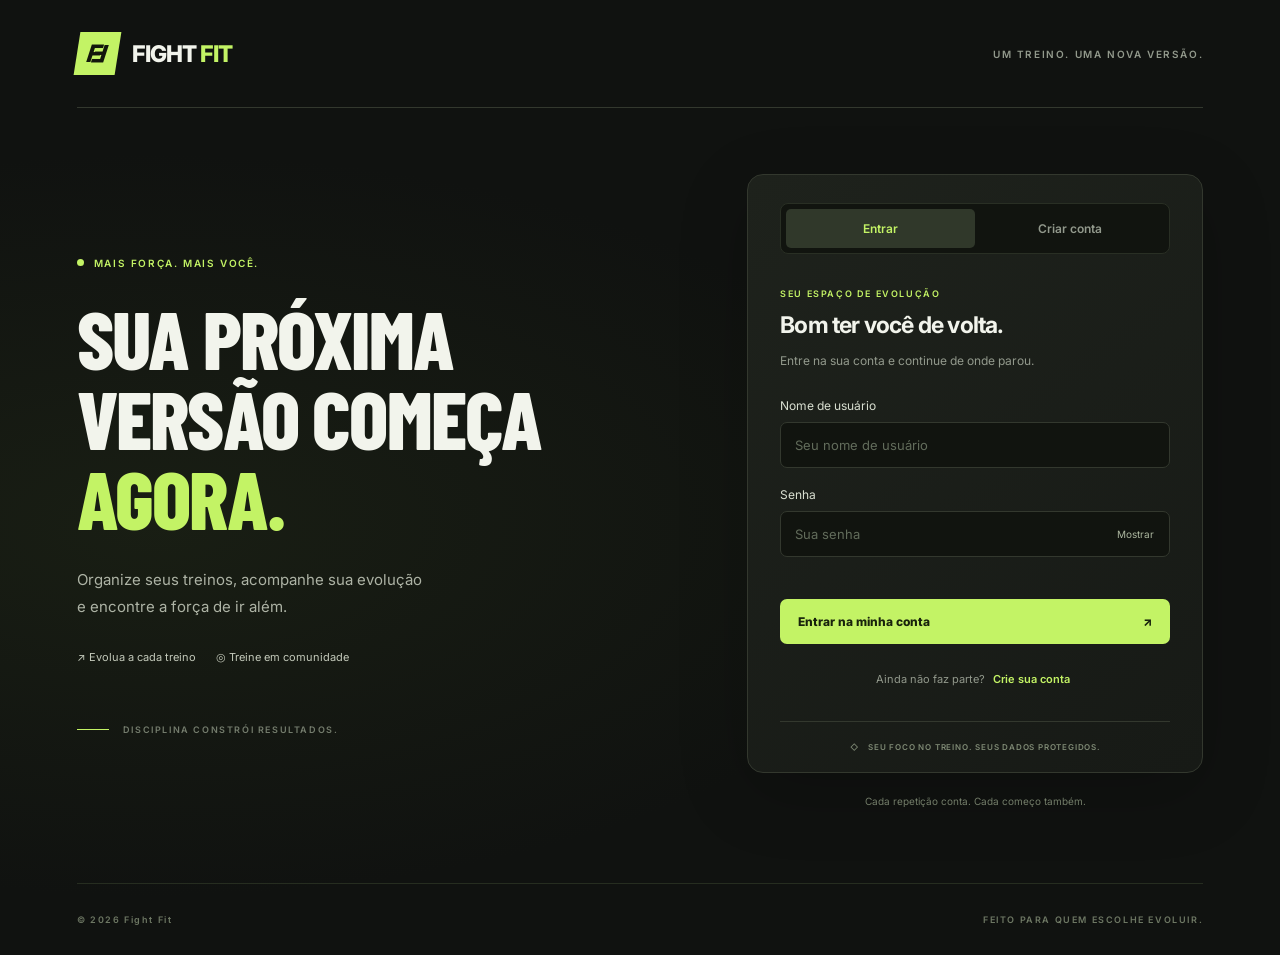
==== Front-End/public/index.html @ c58fdac0 "Adiciona login e cadastro com front-end organizado em public/assets" ====
<!doctype html>
<html lang="pt-BR">
<head><meta charset="UTF-8"><meta name="viewport" content="width=device-width, initial-scale=1"><title>Fight Fit — Sua evolução começa aqui</title><link rel="stylesheet" href="assets/css/styles.css"><script type="module" src="assets/js/app.js"></script></head>
<body>
<header><a class="brand" href="#login" aria-label="Fight Fit início"><span class="symbol">F<span>F</span></span> FIGHT<span class="accent">FIT</span></a><span class="header-note">UM TREINO. UMA NOVA VERSÃO.</span></header>
<main>
<section class="intro" aria-labelledby="headline"><div class="eyebrow"><span></span> MAIS FORÇA. MAIS VOCÊ.</div><h1 id="headline">Sua próxima<br>versão começa<br><em>agora.</em></h1><p>Organize seus treinos, acompanhe sua evolução e encontre a força de ir além.</p><div class="features"><span>↗ Evolua a cada treino</span><span>◎ Treine em comunidade</span></div><div class="intro-footer"><span class="line"></span> DISCIPLINA CONSTRÓI RESULTADOS.</div></section>
<section class="auth" aria-label="Acesso à conta"><div class="card"><div class="tabs" role="tablist" aria-label="Acesso"><button id="login-tab" role="tab" aria-selected="true" aria-controls="auth-panel">Entrar</button><button id="register-tab" role="tab" aria-selected="false" aria-controls="auth-panel" tabindex="-1">Criar conta</button></div><div id="auth-panel" role="tabpanel" aria-labelledby="login-tab"><div class="card-heading"><span class="eyebrow" id="step">SEU ESPAÇO DE EVOLUÇÃO</span><h2 id="form-title">Bom ter você de volta.</h2><p id="form-description">Entre na sua conta e continue de onde parou.</p></div>
<form id="auth-form"><label for="username">Nome de usuário</label><input id="username" name="username" autocomplete="username" required maxlength="100" placeholder="Seu nome de usuário"><label for="password">Senha</label><div class="password-field"><input id="password" name="senha" type="password" autocomplete="current-password" required placeholder="Sua senha"><button type="button" class="reveal" aria-label="Mostrar senha" aria-pressed="false">Mostrar</button></div><div id="confirmation" hidden><label for="confirm-password">Confirme sua senha</label><div class="password-field"><input id="confirm-password" type="password" autocomplete="new-password" placeholder="Repita sua senha" disabled><button type="button" class="reveal" aria-label="Mostrar confirmação da senha" aria-pressed="false">Mostrar</button></div></div><p id="status" role="status" aria-live="polite"></p><button class="submit" type="submit"><span id="submit-label">Entrar na minha conta</span><span aria-hidden="true">↗</span></button></form><p class="switch-text"><span id="switch-description">Ainda não faz parte?</span> <button type="button" id="switch-mode">Crie sua conta</button></p></div><div class="card-footer"><span aria-hidden="true">◇</span> SEU FOCO NO TREINO. SEUS DADOS PROTEGIDOS.</div></div><p class="auth-note">Cada repetição conta. Cada começo também.</p></section>
</main><footer><span>© <span id="year"></span> Fight Fit</span><span>FEITO PARA QUEM ESCOLHE EVOLUIR.</span></footer>
</body></html>
---- Front-End/public/assets/css/styles.css ----
@import url('https://fonts.googleapis.com/css2?family=Barlow+Condensed:wght@600;700;800&family=Inter:wght@400;500;600;700;800&display=swap');
:root{color-scheme:dark;--bg:#101210;--panel:#191c18;--text:#f2f4ec;--muted:#92998c;--lime:#c3f365;--border:#33382e;font-family:Inter,Arial,sans-serif;color:var(--text);background:var(--bg)}*{box-sizing:border-box}body{margin:0;background:radial-gradient(ellipse at 12% 55%,#26301966,transparent 50%)}button,input,a{-webkit-tap-highlight-color:transparent}button,input{font:inherit}button,a{touch-action:manipulation}button{cursor:pointer}header,footer{display:flex;align-items:center;justify-content:space-between;margin:0 6vw}header{height:108px;border-bottom:1px solid var(--border)}.brand{display:flex;align-items:center;text-decoration:none;color:var(--text);font-size:23px;font-weight:800;letter-spacing:-1px;gap:4px}.accent{color:var(--lime)}.symbol{display:inline-flex;background:var(--lime);color:#12170c;transform:skew(-9deg);font-style:italic;font-size:24px;padding:7px 10px;margin-right:10px;letter-spacing:-5px;gap:3px}.symbol span{transform:rotate(180deg)}.header-note,footer,.intro-footer,.eyebrow,.card-footer{font-size:10px;letter-spacing:1.6px;font-weight:600}.header-note{color:var(--muted)}main{max-width:1350px;margin:auto;min-height:calc(100svh - 180px);display:grid;grid-template-columns:1.1fr 1fr;align-items:center;gap:60px;padding:66px 6vw}.eyebrow{color:var(--lime);display:flex;align-items:center;gap:10px}.eyebrow>span{height:7px;width:7px;background:var(--lime);border-radius:50%}h1{font-family:'Barlow Condensed','Arial Narrow',Impact,sans-serif;font-size:clamp(60px,6.4vw,96px);font-weight:800;line-height:.98;letter-spacing:-1.8px;margin:28px 0;text-transform:uppercase}h1 em{font-style:normal;color:var(--lime)}.intro>p{color:#adb3a5;font-size:15px;line-height:1.8;max-width:355px}.features{display:flex;gap:20px;font-size:11px;color:#c3c9ba;margin:30px 0 60px}.intro-footer{display:flex;align-items:center;gap:14px;color:#747c6d;font-size:9px}.line{width:32px;height:1px;background:var(--lime)}.auth{width:100%;max-width:456px;justify-self:end}.card{background:linear-gradient(145deg,#1e221c,#171a16);border:1px solid var(--border);border-radius:16px;padding:28px 32px 0;box-shadow:0 20px 70px #0003}.tabs{display:flex;background:#11140f;padding:5px;border:1px solid #292f24;border-radius:8px}.tabs button{flex:1;background:transparent;border:0;color:var(--muted);padding:12px;border-radius:5px;font-size:12px;font-weight:600}.tabs button[aria-selected=true]{background:#30382a;color:var(--lime)}.card-heading{margin:34px 0 28px}.card-heading .eyebrow{font-size:9px}h2{font-size:23px;letter-spacing:-.8px;margin:12px 0}.card-heading p{font-size:12px;line-height:1.6;color:var(--muted);margin:0}label{display:block;margin:19px 0 9px;font-size:12px;color:#d9dfd1}input{width:100%;border:1px solid var(--border);border-radius:7px;background:#11140f;padding:14px;color:var(--text);font-size:13px;min-height:46px}input::placeholder{color:#626c5b}input:focus{outline:2px solid var(--lime);outline-offset:2px}.password-field{position:relative}.password-field input{padding-right:77px}.reveal{position:absolute;right:10px;top:0;height:100%;background:none;border:0;color:#acb79f;font-size:10px}.submit{width:100%;background:var(--lime);border:0;border-radius:7px;padding:15px 18px;color:#18230c;font-size:12px;font-weight:800;display:flex;justify-content:space-between;align-items:center}.submit:disabled{opacity:.6;cursor:wait}.submit:hover{background:#d0ff7c}.switch-text{font-size:11px;text-align:center;color:var(--muted);margin:23px 0 30px}.switch-text button{background:none;border:0;color:var(--lime);font-size:11px;font-weight:600;padding:5px}.card-footer{border-top:1px solid var(--border);padding:20px 0;color:#7e8974;font-size:8px;letter-spacing:.8px;text-align:center}.card-footer span{margin-right:7px}.auth-note{color:#737d69;font-size:10px;text-align:center;margin-top:22px}#status{font-size:12px;line-height:1.5;color:#ffc0aa;min-height:18px;margin:12px 0}#status[data-kind=success]{color:var(--lime)}footer{height:72px;color:#6e7864;font-size:9px;border-top:1px solid #262d20}button:focus-visible,a:focus-visible{outline:2px solid var(--lime);outline-offset:4px}[hidden]{display:none!important}@media(max-width:800px){header{height:80px}.header-note{display:none}main{grid-template-columns:1fr;gap:36px;padding:40px 6vw}.intro h1{font-size:64px}.intro>p{max-width:450px}.features{margin-bottom:0}.intro-footer{display:none}.auth{justify-self:center;max-width:500px}.card{padding:24px 24px 0}footer>span:last-child{display:none}}@media(prefers-reduced-motion:no-preference){button{transition:background .15s ease}}
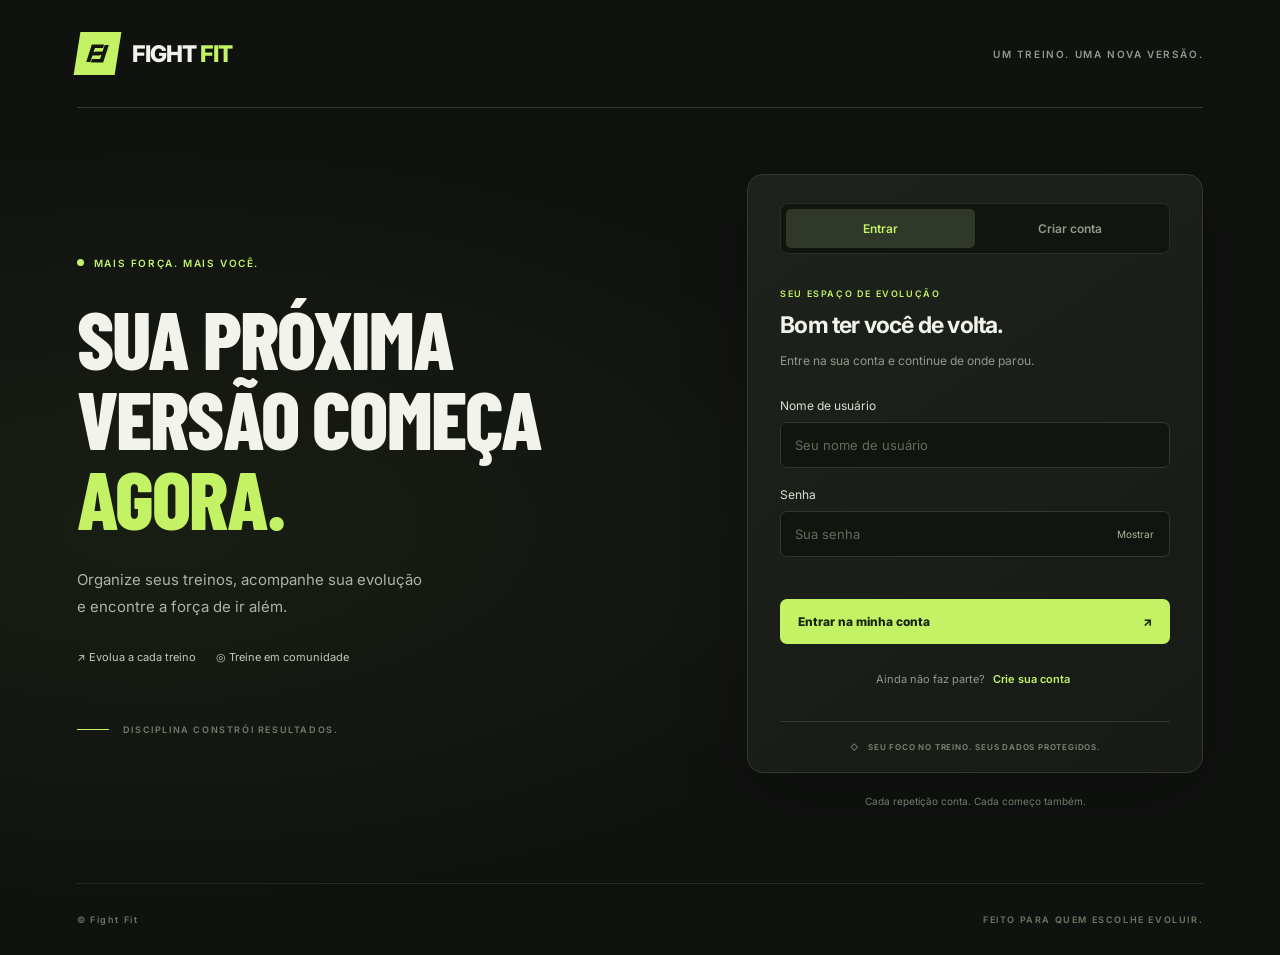
==== commit d16391e4: "ajeitando os arquivos, tirando os .js's para uma configuração melhor" ====
--- a/Front-End/public/index.html
+++ b/Front-End/public/index.html
@@ -1,11 +1,62 @@
 <!doctype html>
 <html lang="pt-BR">
-<head><meta charset="UTF-8"><meta name="viewport" content="width=device-width, initial-scale=1"><title>Fight Fit — Sua evolução começa aqui</title><link rel="stylesheet" href="assets/css/styles.css"><script type="module" src="assets/js/app.js"></script></head>
+
+<head>
+    <meta charset="UTF-8">
+    <meta name="viewport" content="width=device-width, initial-scale=1">
+    <title>Fight Fit — Sua evolução começa aqui</title>
+    <link rel="stylesheet" href="assets/css/styles.css">
+    <script type="module" src="assets/js/app.js"></script>
+</head>
+
 <body>
-<header><a class="brand" href="#login" aria-label="Fight Fit início"><span class="symbol">F<span>F</span></span> FIGHT<span class="accent">FIT</span></a><span class="header-note">UM TREINO. UMA NOVA VERSÃO.</span></header>
-<main>
-<section class="intro" aria-labelledby="headline"><div class="eyebrow"><span></span> MAIS FORÇA. MAIS VOCÊ.</div><h1 id="headline">Sua próxima<br>versão começa<br><em>agora.</em></h1><p>Organize seus treinos, acompanhe sua evolução e encontre a força de ir além.</p><div class="features"><span>↗ Evolua a cada treino</span><span>◎ Treine em comunidade</span></div><div class="intro-footer"><span class="line"></span> DISCIPLINA CONSTRÓI RESULTADOS.</div></section>
-<section class="auth" aria-label="Acesso à conta"><div class="card"><div class="tabs" role="tablist" aria-label="Acesso"><button id="login-tab" role="tab" aria-selected="true" aria-controls="auth-panel">Entrar</button><button id="register-tab" role="tab" aria-selected="false" aria-controls="auth-panel" tabindex="-1">Criar conta</button></div><div id="auth-panel" role="tabpanel" aria-labelledby="login-tab"><div class="card-heading"><span class="eyebrow" id="step">SEU ESPAÇO DE EVOLUÇÃO</span><h2 id="form-title">Bom ter você de volta.</h2><p id="form-description">Entre na sua conta e continue de onde parou.</p></div>
-<form id="auth-form"><label for="username">Nome de usuário</label><input id="username" name="username" autocomplete="username" required maxlength="100" placeholder="Seu nome de usuário"><label for="password">Senha</label><div class="password-field"><input id="password" name="senha" type="password" autocomplete="current-password" required placeholder="Sua senha"><button type="button" class="reveal" aria-label="Mostrar senha" aria-pressed="false">Mostrar</button></div><div id="confirmation" hidden><label for="confirm-password">Confirme sua senha</label><div class="password-field"><input id="confirm-password" type="password" autocomplete="new-password" placeholder="Repita sua senha" disabled><button type="button" class="reveal" aria-label="Mostrar confirmação da senha" aria-pressed="false">Mostrar</button></div></div><p id="status" role="status" aria-live="polite"></p><button class="submit" type="submit"><span id="submit-label">Entrar na minha conta</span><span aria-hidden="true">↗</span></button></form><p class="switch-text"><span id="switch-description">Ainda não faz parte?</span> <button type="button" id="switch-mode">Crie sua conta</button></p></div><div class="card-footer"><span aria-hidden="true">◇</span> SEU FOCO NO TREINO. SEUS DADOS PROTEGIDOS.</div></div><p class="auth-note">Cada repetição conta. Cada começo também.</p></section>
-</main><footer><span>© <span id="year"></span> Fight Fit</span><span>FEITO PARA QUEM ESCOLHE EVOLUIR.</span></footer>
-</body></html>
+    <header><a class="brand" href="#login" aria-label="Fight Fit início"><span class="symbol">F<span>F</span></span>
+            FIGHT<span class="accent">FIT</span></a><span class="header-note">UM TREINO. UMA NOVA VERSÃO.</span>
+    </header>
+    <main>
+        <section class="intro" aria-labelledby="headline">
+            <div class="eyebrow"><span></span> MAIS FORÇA. MAIS VOCÊ.</div>
+            <h1 id="headline">Sua próxima<br>versão começa<br><em>agora.</em></h1>
+            <p>Organize seus treinos, acompanhe sua evolução e encontre a força de ir além.</p>
+            <div class="features"><span>↗ Evolua a cada treino</span><span>◎ Treine em comunidade</span></div>
+            <div class="intro-footer"><span class="line"></span> DISCIPLINA CONSTRÓI RESULTADOS.</div>
+        </section>
+        <section class="auth" aria-label="Acesso à conta">
+            <div class="card">
+                <div class="tabs" role="tablist" aria-label="Acesso"><button id="login-tab" role="tab"
+                        aria-selected="true" aria-controls="auth-panel">Entrar</button><button id="register-tab"
+                        role="tab" aria-selected="false" aria-controls="auth-panel" tabindex="-1">Criar conta</button>
+                </div>
+                <div id="auth-panel" role="tabpanel" aria-labelledby="login-tab">
+                    <div class="card-heading"><span class="eyebrow" id="step">SEU ESPAÇO DE EVOLUÇÃO</span>
+                        <h2 id="form-title">Bom ter você de volta.</h2>
+                        <p id="form-description">Entre na sua conta e continue de onde parou.</p>
+                    </div>
+                    <form id="auth-form"><label for="username">Nome de usuário</label><input id="username"
+                            name="username" autocomplete="username" required maxlength="100"
+                            placeholder="Seu nome de usuário"><label for="password">Senha</label>
+                        <div class="password-field"><input id="password" name="senha" type="password"
+                                autocomplete="current-password" required placeholder="Sua senha"><button type="button"
+                                class="reveal" aria-label="Mostrar senha" aria-pressed="false">Mostrar</button></div>
+                        <div id="confirmation" hidden><label for="confirm-password">Confirme sua senha</label>
+                            <div class="password-field"><input id="confirm-password" type="password"
+                                    autocomplete="new-password" placeholder="Repita sua senha" disabled><button
+                                    type="button" class="reveal" aria-label="Mostrar confirmação da senha"
+                                    aria-pressed="false">Mostrar</button></div>
+                        </div>
+                        <p id="status" role="status" aria-live="polite"></p><button class="submit" type="submit"><span
+                                id="submit-label">Entrar na minha conta</span><span aria-hidden="true">↗</span></button>
+                    </form>
+                    <p class="switch-text"><span id="switch-description">Ainda não faz parte?</span> <button
+                            type="button" id="switch-mode">Crie sua conta</button></p>
+                </div>
+                <div class="card-footer"><span aria-hidden="true">◇</span> SEU FOCO NO TREINO. SEUS DADOS PROTEGIDOS.
+                </div>
+            </div>
+            <p class="auth-note">Cada repetição conta. Cada começo também.</p>
+        </section>
+    </main>
+    <footer><span>© <span id="year"></span> Fight Fit</span><span>FEITO PARA QUEM ESCOLHE EVOLUIR.</span></footer>
+</body>
+
+</html>
--- a/Front-End/public/assets/css/styles.css
+++ b/Front-End/public/assets/css/styles.css
@@ -1,2 +1,415 @@
 @import url('https://fonts.googleapis.com/css2?family=Barlow+Condensed:wght@600;700;800&family=Inter:wght@400;500;600;700;800&display=swap');
-:root{color-scheme:dark;--bg:#101210;--panel:#191c18;--text:#f2f4ec;--muted:#92998c;--lime:#c3f365;--border:#33382e;font-family:Inter,Arial,sans-serif;color:var(--text);background:var(--bg)}*{box-sizing:border-box}body{margin:0;background:radial-gradient(ellipse at 12% 55%,#26301966,transparent 50%)}button,input,a{-webkit-tap-highlight-color:transparent}button,input{font:inherit}button,a{touch-action:manipulation}button{cursor:pointer}header,footer{display:flex;align-items:center;justify-content:space-between;margin:0 6vw}header{height:108px;border-bottom:1px solid var(--border)}.brand{display:flex;align-items:center;text-decoration:none;color:var(--text);font-size:23px;font-weight:800;letter-spacing:-1px;gap:4px}.accent{color:var(--lime)}.symbol{display:inline-flex;background:var(--lime);color:#12170c;transform:skew(-9deg);font-style:italic;font-size:24px;padding:7px 10px;margin-right:10px;letter-spacing:-5px;gap:3px}.symbol span{transform:rotate(180deg)}.header-note,footer,.intro-footer,.eyebrow,.card-footer{font-size:10px;letter-spacing:1.6px;font-weight:600}.header-note{color:var(--muted)}main{max-width:1350px;margin:auto;min-height:calc(100svh - 180px);display:grid;grid-template-columns:1.1fr 1fr;align-items:center;gap:60px;padding:66px 6vw}.eyebrow{color:var(--lime);display:flex;align-items:center;gap:10px}.eyebrow>span{height:7px;width:7px;background:var(--lime);border-radius:50%}h1{font-family:'Barlow Condensed','Arial Narrow',Impact,sans-serif;font-size:clamp(60px,6.4vw,96px);font-weight:800;line-height:.98;letter-spacing:-1.8px;margin:28px 0;text-transform:uppercase}h1 em{font-style:normal;color:var(--lime)}.intro>p{color:#adb3a5;font-size:15px;line-height:1.8;max-width:355px}.features{display:flex;gap:20px;font-size:11px;color:#c3c9ba;margin:30px 0 60px}.intro-footer{display:flex;align-items:center;gap:14px;color:#747c6d;font-size:9px}.line{width:32px;height:1px;background:var(--lime)}.auth{width:100%;max-width:456px;justify-self:end}.card{background:linear-gradient(145deg,#1e221c,#171a16);border:1px solid var(--border);border-radius:16px;padding:28px 32px 0;box-shadow:0 20px 70px #0003}.tabs{display:flex;background:#11140f;padding:5px;border:1px solid #292f24;border-radius:8px}.tabs button{flex:1;background:transparent;border:0;color:var(--muted);padding:12px;border-radius:5px;font-size:12px;font-weight:600}.tabs button[aria-selected=true]{background:#30382a;color:var(--lime)}.card-heading{margin:34px 0 28px}.card-heading .eyebrow{font-size:9px}h2{font-size:23px;letter-spacing:-.8px;margin:12px 0}.card-heading p{font-size:12px;line-height:1.6;color:var(--muted);margin:0}label{display:block;margin:19px 0 9px;font-size:12px;color:#d9dfd1}input{width:100%;border:1px solid var(--border);border-radius:7px;background:#11140f;padding:14px;color:var(--text);font-size:13px;min-height:46px}input::placeholder{color:#626c5b}input:focus{outline:2px solid var(--lime);outline-offset:2px}.password-field{position:relative}.password-field input{padding-right:77px}.reveal{position:absolute;right:10px;top:0;height:100%;background:none;border:0;color:#acb79f;font-size:10px}.submit{width:100%;background:var(--lime);border:0;border-radius:7px;padding:15px 18px;color:#18230c;font-size:12px;font-weight:800;display:flex;justify-content:space-between;align-items:center}.submit:disabled{opacity:.6;cursor:wait}.submit:hover{background:#d0ff7c}.switch-text{font-size:11px;text-align:center;color:var(--muted);margin:23px 0 30px}.switch-text button{background:none;border:0;color:var(--lime);font-size:11px;font-weight:600;padding:5px}.card-footer{border-top:1px solid var(--border);padding:20px 0;color:#7e8974;font-size:8px;letter-spacing:.8px;text-align:center}.card-footer span{margin-right:7px}.auth-note{color:#737d69;font-size:10px;text-align:center;margin-top:22px}#status{font-size:12px;line-height:1.5;color:#ffc0aa;min-height:18px;margin:12px 0}#status[data-kind=success]{color:var(--lime)}footer{height:72px;color:#6e7864;font-size:9px;border-top:1px solid #262d20}button:focus-visible,a:focus-visible{outline:2px solid var(--lime);outline-offset:4px}[hidden]{display:none!important}@media(max-width:800px){header{height:80px}.header-note{display:none}main{grid-template-columns:1fr;gap:36px;padding:40px 6vw}.intro h1{font-size:64px}.intro>p{max-width:450px}.features{margin-bottom:0}.intro-footer{display:none}.auth{justify-self:center;max-width:500px}.card{padding:24px 24px 0}footer>span:last-child{display:none}}@media(prefers-reduced-motion:no-preference){button{transition:background .15s ease}}
+
+:root {
+    color-scheme: dark;
+    --bg: #101210;
+    --panel: #191c18;
+    --text: #f2f4ec;
+    --muted: #92998c;
+    --lime: #c3f365;
+    --border: #33382e;
+    font-family: Inter, Arial, sans-serif;
+    color: var(--text);
+    background: var(--bg)
+}
+
+* {
+    box-sizing: border-box
+}
+
+body {
+    margin: 0;
+    background: radial-gradient(ellipse at 12% 55%, #26301966, transparent 50%)
+}
+
+button,
+input,
+a {
+    -webkit-tap-highlight-color: transparent
+}
+
+button,
+input {
+    font: inherit
+}
+
+button,
+a {
+    touch-action: manipulation
+}
+
+button {
+    cursor: pointer
+}
+
+header,
+footer {
+    display: flex;
+    align-items: center;
+    justify-content: space-between;
+    margin: 0 6vw
+}
+
+header {
+    height: 108px;
+    border-bottom: 1px solid var(--border)
+}
+
+.brand {
+    display: flex;
+    align-items: center;
+    text-decoration: none;
+    color: var(--text);
+    font-size: 23px;
+    font-weight: 800;
+    letter-spacing: -1px;
+    gap: 4px
+}
+
+.accent {
+    color: var(--lime)
+}
+
+.symbol {
+    display: inline-flex;
+    background: var(--lime);
+    color: #12170c;
+    transform: skew(-9deg);
+    font-style: italic;
+    font-size: 24px;
+    padding: 7px 10px;
+    margin-right: 10px;
+    letter-spacing: -5px;
+    gap: 3px
+}
+
+.symbol span {
+    transform: rotate(180deg)
+}
+
+.header-note,
+footer,
+.intro-footer,
+.eyebrow,
+.card-footer {
+    font-size: 10px;
+    letter-spacing: 1.6px;
+    font-weight: 600
+}
+
+.header-note {
+    color: var(--muted)
+}
+
+main {
+    max-width: 1350px;
+    margin: auto;
+    min-height: calc(100svh - 180px);
+    display: grid;
+    grid-template-columns: 1.1fr 1fr;
+    align-items: center;
+    gap: 60px;
+    padding: 66px 6vw
+}
+
+.eyebrow {
+    color: var(--lime);
+    display: flex;
+    align-items: center;
+    gap: 10px
+}
+
+.eyebrow>span {
+    height: 7px;
+    width: 7px;
+    background: var(--lime);
+    border-radius: 50%
+}
+
+h1 {
+    font-family: 'Barlow Condensed', 'Arial Narrow', Impact, sans-serif;
+    font-size: clamp(60px, 6.4vw, 96px);
+    font-weight: 800;
+    line-height: .98;
+    letter-spacing: -1.8px;
+    margin: 28px 0;
+    text-transform: uppercase
+}
+
+h1 em {
+    font-style: normal;
+    color: var(--lime)
+}
+
+.intro>p {
+    color: #adb3a5;
+    font-size: 15px;
+    line-height: 1.8;
+    max-width: 355px
+}
+
+.features {
+    display: flex;
+    gap: 20px;
+    font-size: 11px;
+    color: #c3c9ba;
+    margin: 30px 0 60px
+}
+
+.intro-footer {
+    display: flex;
+    align-items: center;
+    gap: 14px;
+    color: #747c6d;
+    font-size: 9px
+}
+
+.line {
+    width: 32px;
+    height: 1px;
+    background: var(--lime)
+}
+
+.auth {
+    width: 100%;
+    max-width: 456px;
+    justify-self: end
+}
+
+.card {
+    background: linear-gradient(145deg, #1e221c, #171a16);
+    border: 1px solid var(--border);
+    border-radius: 16px;
+    padding: 28px 32px 0;
+    box-shadow: 0 20px 70px #0003
+}
+
+.tabs {
+    display: flex;
+    background: #11140f;
+    padding: 5px;
+    border: 1px solid #292f24;
+    border-radius: 8px
+}
+
+.tabs button {
+    flex: 1;
+    background: transparent;
+    border: 0;
+    color: var(--muted);
+    padding: 12px;
+    border-radius: 5px;
+    font-size: 12px;
+    font-weight: 600
+}
+
+.tabs button[aria-selected=true] {
+    background: #30382a;
+    color: var(--lime)
+}
+
+.card-heading {
+    margin: 34px 0 28px
+}
+
+.card-heading .eyebrow {
+    font-size: 9px
+}
+
+h2 {
+    font-size: 23px;
+    letter-spacing: -.8px;
+    margin: 12px 0
+}
+
+.card-heading p {
+    font-size: 12px;
+    line-height: 1.6;
+    color: var(--muted);
+    margin: 0
+}
+
+label {
+    display: block;
+    margin: 19px 0 9px;
+    font-size: 12px;
+    color: #d9dfd1
+}
+
+input {
+    width: 100%;
+    border: 1px solid var(--border);
+    border-radius: 7px;
+    background: #11140f;
+    padding: 14px;
+    color: var(--text);
+    font-size: 13px;
+    min-height: 46px
+}
+
+input::placeholder {
+    color: #626c5b
+}
+
+input:focus {
+    outline: 2px solid var(--lime);
+    outline-offset: 2px
+}
+
+.password-field {
+    position: relative
+}
+
+.password-field input {
+    padding-right: 77px
+}
+
+.reveal {
+    position: absolute;
+    right: 10px;
+    top: 0;
+    height: 100%;
+    background: none;
+    border: 0;
+    color: #acb79f;
+    font-size: 10px
+}
+
+.submit {
+    width: 100%;
+    background: var(--lime);
+    border: 0;
+    border-radius: 7px;
+    padding: 15px 18px;
+    color: #18230c;
+    font-size: 12px;
+    font-weight: 800;
+    display: flex;
+    justify-content: space-between;
+    align-items: center
+}
+
+.submit:disabled {
+    opacity: .6;
+    cursor: wait
+}
+
+.submit:hover {
+    background: #d0ff7c
+}
+
+.switch-text {
+    font-size: 11px;
+    text-align: center;
+    color: var(--muted);
+    margin: 23px 0 30px
+}
+
+.switch-text button {
+    background: none;
+    border: 0;
+    color: var(--lime);
+    font-size: 11px;
+    font-weight: 600;
+    padding: 5px
+}
+
+.card-footer {
+    border-top: 1px solid var(--border);
+    padding: 20px 0;
+    color: #7e8974;
+    font-size: 8px;
+    letter-spacing: .8px;
+    text-align: center
+}
+
+.card-footer span {
+    margin-right: 7px
+}
+
+.auth-note {
+    color: #737d69;
+    font-size: 10px;
+    text-align: center;
+    margin-top: 22px
+}
+
+#status {
+    font-size: 12px;
+    line-height: 1.5;
+    color: #ffc0aa;
+    min-height: 18px;
+    margin: 12px 0
+}
+
+#status[data-kind=success] {
+    color: var(--lime)
+}
+
+footer {
+    height: 72px;
+    color: #6e7864;
+    font-size: 9px;
+    border-top: 1px solid #262d20
+}
+
+button:focus-visible,
+a:focus-visible {
+    outline: 2px solid var(--lime);
+    outline-offset: 4px
+}
+
+[hidden] {
+    display: none !important
+}
+
+@media(max-width:800px) {
+    header {
+        height: 80px
+    }
+
+    .header-note {
+        display: none
+    }
+
+    main {
+        grid-template-columns: 1fr;
+        gap: 36px;
+        padding: 40px 6vw
+    }
+
+    .intro h1 {
+        font-size: 64px
+    }
+
+    .intro>p {
+        max-width: 450px
+    }
+
+    .features {
+        margin-bottom: 0
+    }
+
+    .intro-footer {
+        display: none
+    }
+
+    .auth {
+        justify-self: center;
+        max-width: 500px
+    }
+
+    .card {
+        padding: 24px 24px 0
+    }
+
+    footer>span:last-child {
+        display: none
+    }
+}
+
+@media(prefers-reduced-motion:no-preference) {
+    button {
+        transition: background .15s ease
+    }
+}
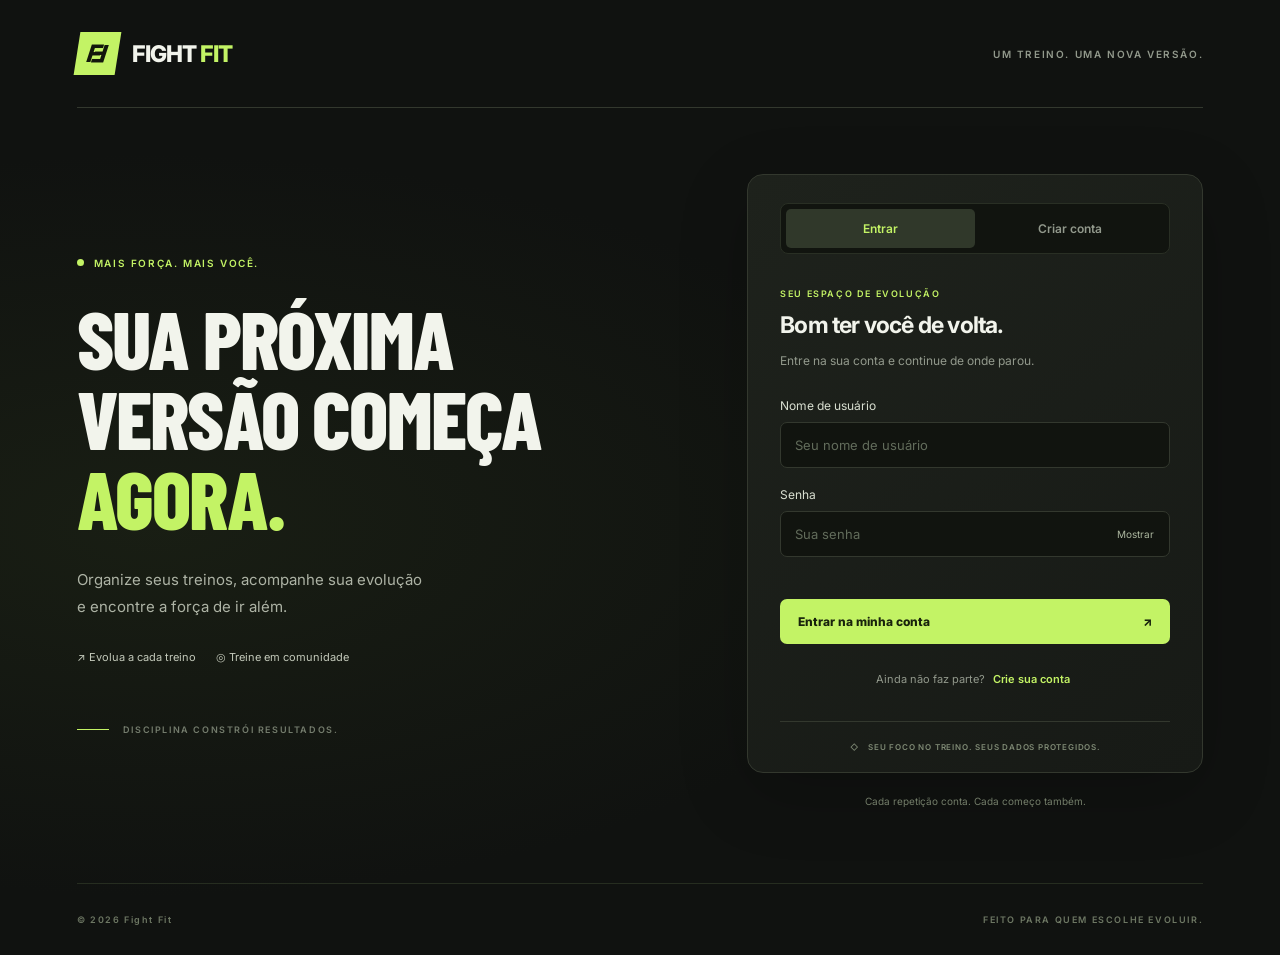
==== commit 74be1850: "Implementa interações da interface com módulos JavaScript separados" ====
--- a/Front-End/public/index.html
+++ b/Front-End/public/index.html
@@ -32,7 +32,7 @@
                         <h2 id="form-title">Bom ter você de volta.</h2>
                         <p id="form-description">Entre na sua conta e continue de onde parou.</p>
                     </div>
-                    <form id="auth-form"><label for="username">Nome de usuário</label><input id="username"
+                    <form id="auth-form" method="post" aria-describedby="status"><label for="username">Nome de usuário</label><input id="username"
                             name="username" autocomplete="username" required maxlength="100"
                             placeholder="Seu nome de usuário"><label for="password">Senha</label>
                         <div class="password-field"><input id="password" name="senha" type="password"
@@ -59,4 +59,4 @@
     <footer><span>© <span id="year"></span> Fight Fit</span><span>FEITO PARA QUEM ESCOLHE EVOLUIR.</span></footer>
 </body>
 
-</html>+</html>
--- a/Front-End/public/assets/css/styles.css
+++ b/Front-End/public/assets/css/styles.css
@@ -150,6 +150,7 @@
 
 .features {
     display: flex;
+    flex-wrap: wrap;
     gap: 20px;
     font-size: 11px;
     color: #c3c9ba;
@@ -172,6 +173,7 @@
 
 .auth {
     width: 100%;
+    min-width: 0;
     max-width: 456px;
     justify-self: end
 }
@@ -346,6 +348,14 @@
     color: var(--lime)
 }
 
+#status[data-kind=info] {
+    color: var(--muted)
+}
+
+input[aria-invalid=true] {
+    border-color: #ffc0aa
+}
+
 footer {
     height: 72px;
     color: #6e7864;
@@ -379,7 +389,7 @@
     }
 
     .intro h1 {
-        font-size: 64px
+        font-size: clamp(44px, 12vw, 64px)
     }
 
     .intro>p {
@@ -412,4 +422,4 @@
     button {
         transition: background .15s ease
     }
-}+}
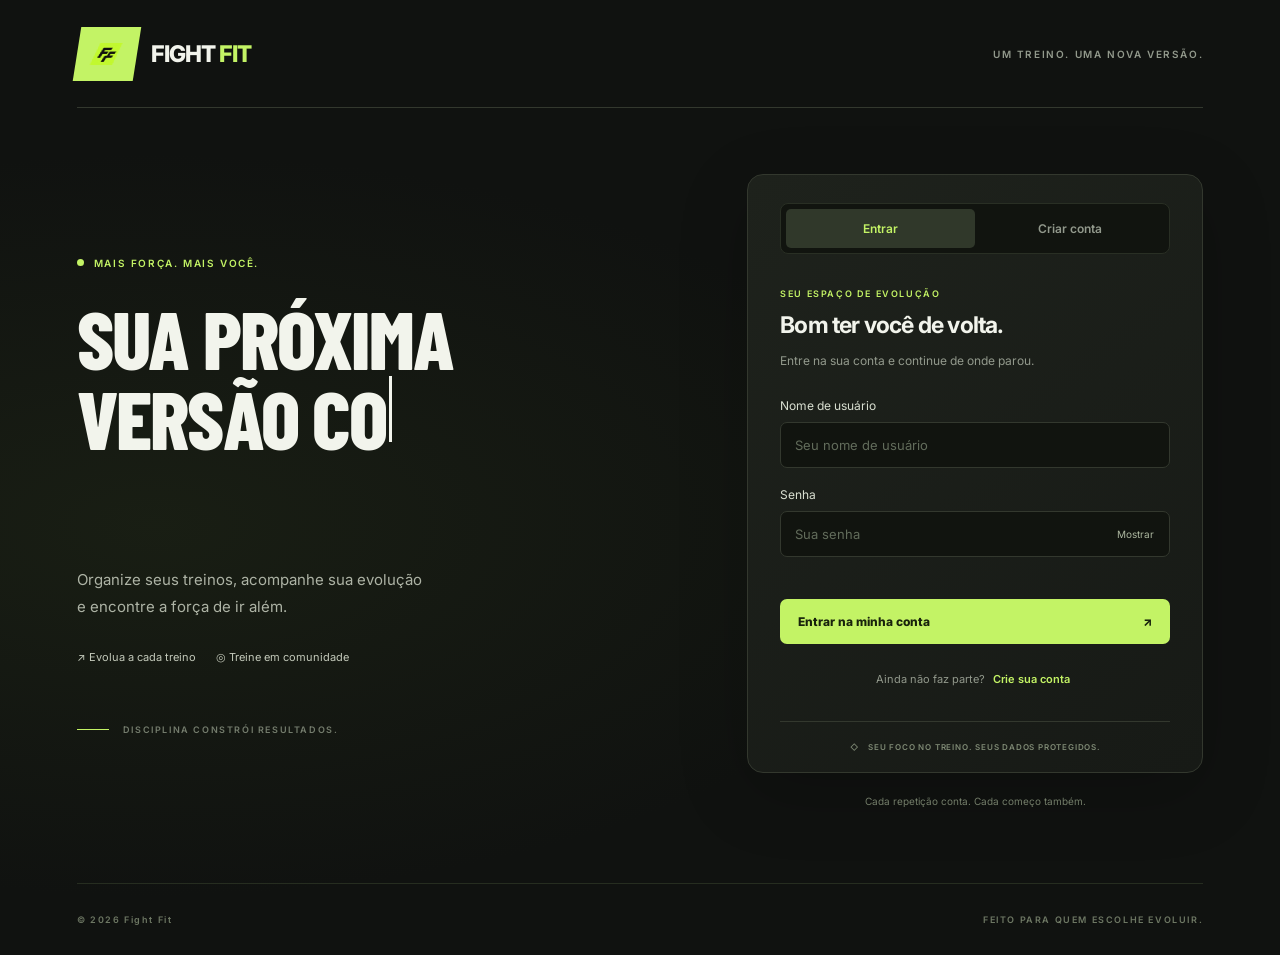
==== commit befb2f6c: "adição da logo no sistema, mais alguns arquivos de configuração mas sem o conteúdo" ====
--- a/Front-End/public/index.html
+++ b/Front-End/public/index.html
@@ -4,13 +4,14 @@
 <head>
     <meta charset="UTF-8">
     <meta name="viewport" content="width=device-width, initial-scale=1">
-    <title>Fight Fit — Sua evolução começa aqui</title>
+    <title>Fight Fit</title>
+    <link rel="shortcut icon" href="./assets/images/logo.png" type="image/x-icon">
     <link rel="stylesheet" href="assets/css/styles.css">
     <script type="module" src="assets/js/app.js"></script>
 </head>
 
 <body>
-    <header><a class="brand" href="#login" aria-label="Fight Fit início"><span class="symbol">F<span>F</span></span>
+    <header><a class="brand" href="#login" aria-label="Fight Fit início"><span class="symbol"><img src="./assets/images/logo.png" alt="Fight Fit"></span>
             FIGHT<span class="accent">FIT</span></a><span class="header-note">UM TREINO. UMA NOVA VERSÃO.</span>
     </header>
     <main>
--- a/Front-End/public/assets/css/styles.css
+++ b/Front-End/public/assets/css/styles.css
@@ -65,7 +65,9 @@
     letter-spacing: -1px;
     gap: 4px
 }
-
+.brand img{
+    width: 40px;
+}
 .accent {
     color: var(--lime)
 }
@@ -141,6 +143,39 @@
     color: var(--lime)
 }
 
+.digitacao-ativa .digitacao-letra:not(.digitacao-visivel) {
+    visibility: hidden
+}
+
+.digitacao-cursor {
+    position: relative
+}
+
+.digitacao-ativa .digitacao-cursor::after {
+    content: '';
+    position: absolute;
+    right: -.06em;
+    top: .1em;
+    width: .035em;
+    height: .8em;
+    background: currentColor;
+    animation: piscar-cursor .7s step-end infinite
+}
+
+@keyframes piscar-cursor {
+    50% { opacity: 0 }
+}
+
+@media(prefers-reduced-motion:reduce) {
+    .digitacao-ativa .digitacao-letra:not(.digitacao-visivel) {
+        visibility: visible
+    }
+
+    .digitacao-ativa .digitacao-cursor::after {
+        display: none
+    }
+}
+
 .intro>p {
     color: #adb3a5;
     font-size: 15px;
